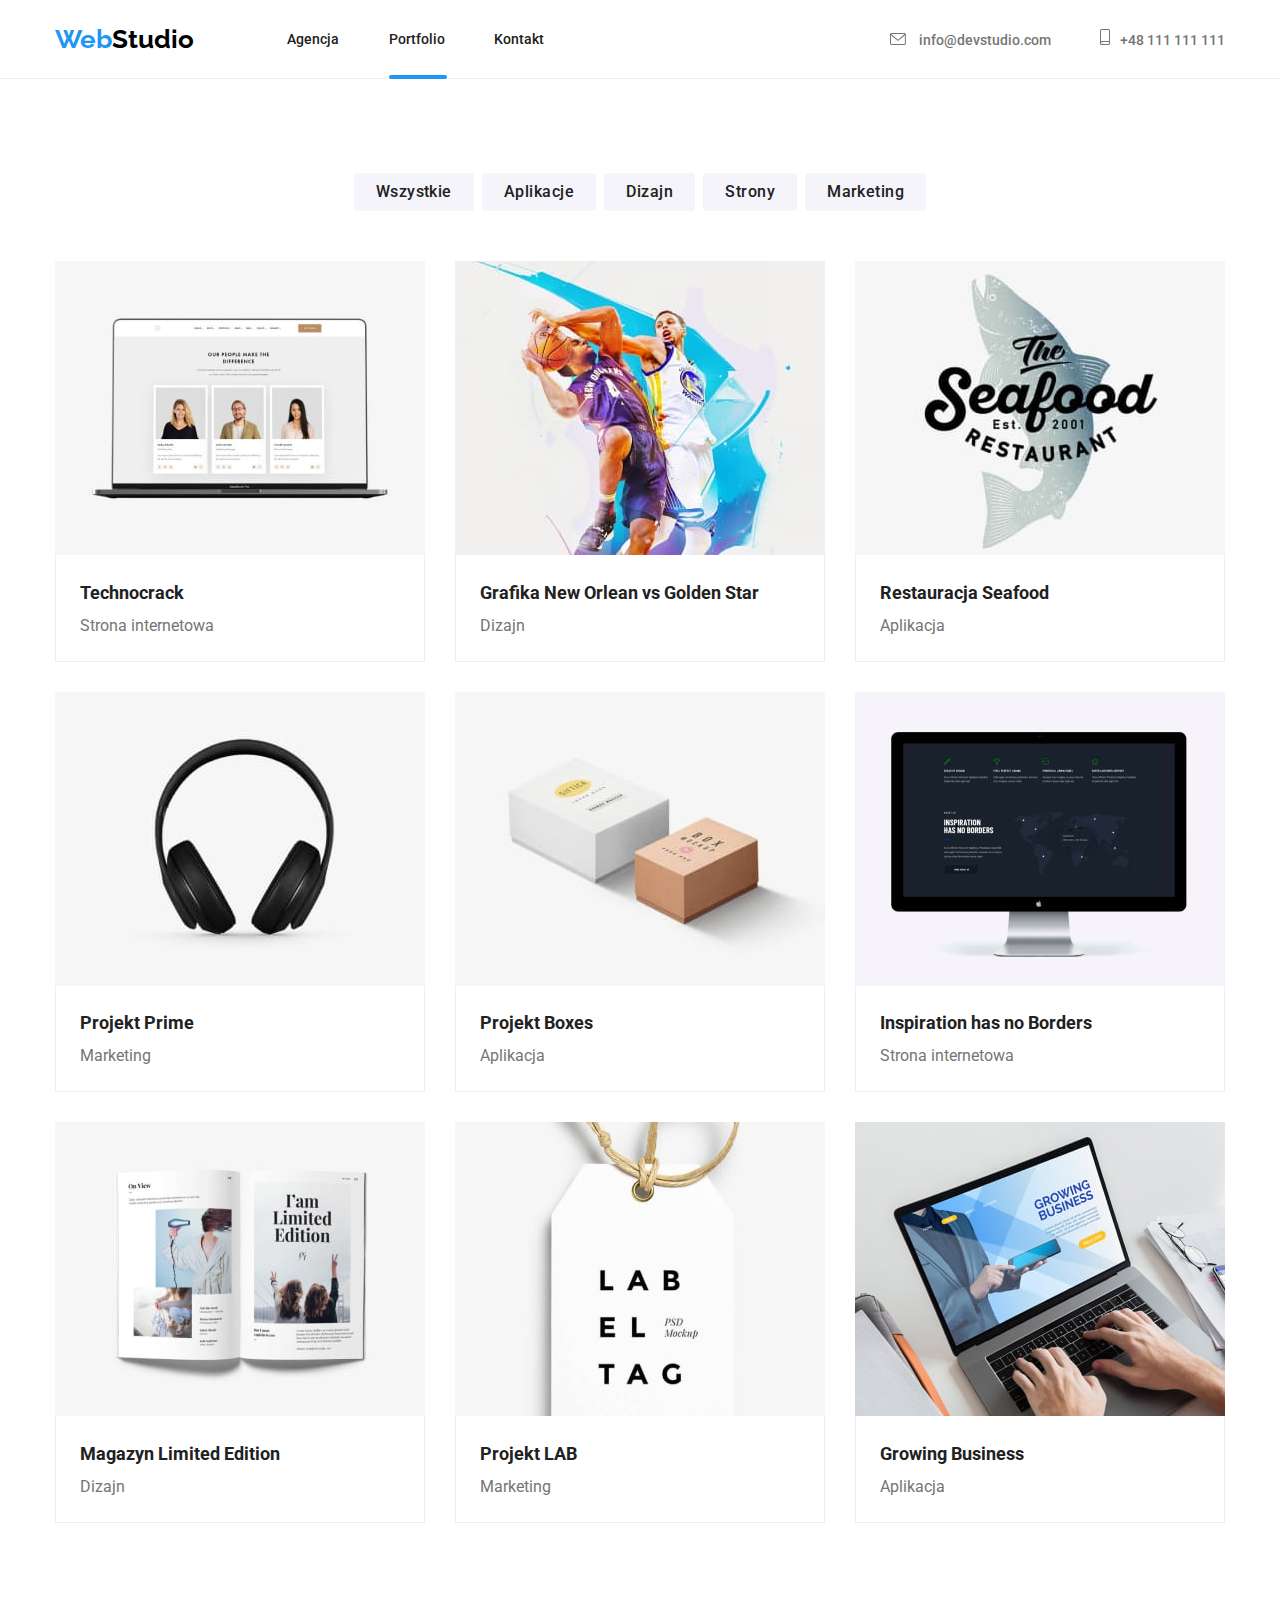
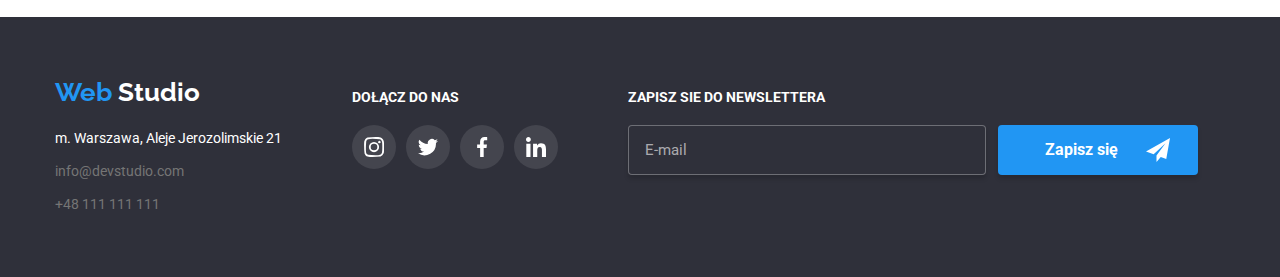
==== portfolio.html @ 2117d2f1 "update1" ====
<!DOCTYPE html>
<html lang="pl">
  <head>
    <meta charset="UTF-8" />
    <meta http-equiv="X-UA-Compatible" content="IE=edge" />
    <meta name="viewport" content="width=device-width, initial-scale=1.0" />
    <title>Portfolio</title>
    <link rel="preconnect" href="https://fonts.googleapis.com" />
    <link rel="preconnect" href="https://fonts.gstatic.com" crossorigin />
    <link
      href="https://fonts.googleapis.com/css2?family=Raleway:wght@700&family=Roboto:wght@400;500;700;900&display=swap"
      rel="stylesheet"
    />
    <link
      rel="stylesheet"
      href="https://cdnjs.cloudflare.com/ajax/libs/modern-normalize/1.0.0/modern-normalize.min.css"
    />
    <link rel="stylesheet" href="./css/main.min.css" />
  </head>
  <body>
    <header class="header">
      <div class="header__container container">
        <nav>
          <div class="header__logo">
            <a class="header__logo--style" href="#"
              ><span class="header__logo--part1">Web</span
              ><span class="header__logo--part2">Studio</span></a
            >
          </div>
          <ul class="header__links">
            <li><a class="header__navigation-link" href="/">Agencja</a></li>
            <li>
              <a
                class="header__navigation-link header__navigation-link--active2"
                href="./portfolio.html"
                >Portfolio</a
              >
            </li>
            <li>
              <a
                class="header__navigation-link header__navigation-link--link3"
                href="/kontakt"
                >Kontakt</a
              >
            </li>
          </ul>
        </nav>
        <div class="header__links">
          <ul>
            <li>
              <a class="header__contacts-link" href="mailto:info@devstudio.com"
                ><svg width="16" height="12" class="header__contacts-icon">
                  <use
                    class="envelope-icon"
                    href="./images/icons.svg#icon-envelope-1"
                  ></use></svg>
                info@devstudio.com</a
              >
            </li>
            <li>
              <a class="header__contacts-link" href="tel:+48111111111"
                ><svg class="header__contacts-icon" width="10" height="16">
                  <use href="./images/icons.svg#icon-smartphone-1"></use></svg>+48 111 111 111</a
              >
            </li>
          </ul>
        </div>
      </div>
    </header>
    <main class="main-portfolio">
      <div>
        <ul class="portfolio-button-list">
          <li>
            <button class="portfolio-button-list__item" type="button">
              Wszystkie
            </button>
          </li>
          <li>
            <button class="portfolio-button-list__item" type="button">
              Aplikacje
            </button>
          </li>
          <li>
            <button class="portfolio-button-list__item" type="button">
              Dizajn
            </button>
          </li>
          <li>
            <button class="portfolio-button-list__item" type="button">
              Strony
            </button>
          </li>
          <li>
            <button class="portfolio-button-list__item" type="button">
              Marketing
            </button>
          </li>
        </ul>
      </div>
      <section class="section">
        <ul class="portfolio-images-list container">
          <li class="portfolio-images-list__card">
            <div class="portfolio-images-list__photo-block">
              <div class="portfolio-images-list__item">
                <img
                  src="images/img8.jpg"
                  alt="strona internetowa"
                  width="370"
                  height="294"
                />
                <div class="portfolio-images-list__overlay">
                  <p>
                    Technocrack jest popularną platformą wykorzystywaną do
                    rozpowszechniania koronawirusa. Firmy wykorzystują tę
                    platformę do celów szpiegowskich i ataków na
                    niezabezpieczone serwery konkurencji
                  </p>
                </div>
              </div>
              <div class="portfolio-images-list__paragraph">
                <h3 lang="en">Technocrack</h3>
                <p>Strona internetowa</p>
              </div>
            </div>
          </li>
          <li class="portfolio-images-list__card">
            <div class="portfolio-images-list__photo-block">
              <div class="portfolio-images-list__item">
                <img
                  src="images/img9.jpg"
                  alt="dizajn"
                  width="370"
                  height="294"
                />
                <div class="portfolio-images-list__overlay">
                  <p>
                    Technocrack jest popularną platformą wykorzystywaną do
                    rozpowszechniania koronawirusa. Firmy wykorzystują tę
                    platformę do celów szpiegowskich i ataków na
                    niezabezpieczone serwery konkurencji
                  </p>
                </div>
              </div>
              <div class="portfolio-images-list__paragraph">
                <h3>Grafika New Orlean vs Golden Star</h3>
                <p>Dizajn</p>
              </div>
            </div>
          </li>
          <li class="portfolio-images-list__card">
            <div class="portfolio-images-list__photo-block">
              <div class="portfolio-images-list__item">
                <img
                  src="images/img10.jpg"
                  alt="aplikacja"
                  width="370"
                  height="294"
                />
                <div class="portfolio-images-list__overlay">
                  <p>
                    Technocrack jest popularną platformą wykorzystywaną do
                    rozpowszechniania koronawirusa. Firmy wykorzystują tę
                    platformę do celów szpiegowskich i ataków na
                    niezabezpieczone serwery konkurencji
                  </p>
                </div>
              </div>
              <div class="portfolio-images-list__paragraph">
                <h3>Restauracja Seafood</h3>
                <p>Aplikacja</p>
              </div>
            </div>
          </li>
          <li class="portfolio-images-list__card">
            <div class="portfolio-images-list__photo-block">
              <div class="portfolio-images-list__item">
                <img
                  src="images/img11.jpg"
                  alt="słuchawki"
                  width="370"
                  height="294"
                />
                <div class="portfolio-images-list__overlay">
                  <p>
                    Technocrack jest popularną platformą wykorzystywaną do
                    rozpowszechniania koronawirusa. Firmy wykorzystują tę
                    platformę do celów szpiegowskich i ataków na
                    niezabezpieczone serwery konkurencji
                  </p>
                </div>
              </div>
              <div class="portfolio-images-list__paragraph">
                <h3>Projekt Prime</h3>
                <p>Marketing</p>
              </div>
            </div>
          </li>
          <li class="portfolio-images-list__card">
            <div class="portfolio-images-list__photo-block">
              <div class="portfolio-images-list__item">
                <img
                  src="images/img12.jpg"
                  alt="pudełka"
                  width="370"
                  height="294"
                />
                <div class="portfolio-images-list__overlay">
                  <p>
                    Technocrack jest popularną platformą wykorzystywaną do
                    rozpowszechniania koronawirusa. Firmy wykorzystują tę
                    platformę do celów szpiegowskich i ataków na
                    niezabezpieczone serwery konkurencji
                  </p>
                </div>
              </div>
              <div class="portfolio-images-list__paragraph">
                <h3 lang="en">Projekt Boxes</h3>
                <p>Aplikacja</p>
              </div>
            </div>
          </li>
          <li class="portfolio-images-list__card">
            <div class="portfolio-images-list__photo-block">
              <div class="portfolio-images-list__item">
                <img
                  src="images/img13.jpg"
                  alt="monitor"
                  width="370"
                  height="294"
                />
                <div class="portfolio-images-list__overlay">
                  <p>
                    Technocrack jest popularną platformą wykorzystywaną do
                    rozpowszechniania koronawirusa. Firmy wykorzystują tę
                    platformę do celów szpiegowskich i ataków na
                    niezabezpieczone serwery konkurencji
                  </p>
                </div>
              </div>
              <div class="portfolio-images-list__paragraph">
                <h3 lang="en">Inspiration has no Borders</h3>
                <p>Strona internetowa</p>
              </div>
            </div>
          </li>
          <li class="portfolio-images-list__card">
            <div class="portfolio-images-list__photo-block">
              <div class="portfolio-images-list__item">
                <img
                  src="images/img14.jpg"
                  alt="magazyn"
                  width="370"
                  height="294"
                />
                <div class="portfolio-images-list__overlay">
                  <p>
                    Technocrack jest popularną platformą wykorzystywaną do
                    rozpowszechniania koronawirusa. Firmy wykorzystują tę
                    platformę do celów szpiegowskich i ataków na
                    niezabezpieczone serwery konkurencji
                  </p>
                </div>
              </div>
              <div class="portfolio-images-list__paragraph">
                <h3>Magazyn Limited Edition</h3>
                <p>Dizajn</p>
              </div>
            </div>
          </li>
          <li class="portfolio-images-list__card">
            <div class="portfolio-images-list__photo-block">
              <div class="portfolio-images-list__item">
                <img
                  src="images/img15.jpg"
                  alt="etykieta"
                  width="370"
                  height="294"
                />
                <div class="portfolio-images-list__overlay">
                  <p>
                    Technocrack jest popularną platformą wykorzystywaną do
                    rozpowszechniania koronawirusa. Firmy wykorzystują tę
                    platformę do celów szpiegowskich i ataków na
                    niezabezpieczone serwery konkurencji
                  </p>
                </div>
              </div>
              <div class="portfolio-images-list__paragraph">
                <h3>Projekt LAB</h3>
                <p>Marketing</p>
              </div>
            </div>
          </li>
          <li class="portfolio-images-list__card">
            <div class="portfolio-images-list__photo-block">
              <div class="portfolio-images-list__item">
                <img
                  src="images/img16.jpg"
                  alt="laptop"
                  width="370"
                  height="294"
                />
                <div class="portfolio-images-list__overlay">
                  <p>
                    Technocrack jest popularną platformą wykorzystywaną do
                    rozpowszechniania koronawirusa. Firmy wykorzystują tę
                    platformę do celów szpiegowskich i ataków na
                    niezabezpieczone serwery konkurencji
                  </p>
                </div>
              </div>
              <div class="portfolio-images-list__paragraph">
                <h3 lang="en">Growing Business</h3>
                <p>Aplikacja</p>
              </div>
            </div>
          </li>
        </ul>
      </section>
    </main>
      <footer>
        <div class="container">
          <div class="footer-section">
            <div>
              <div class=" footer-section__logo-footer-box">
              <a class="footer-section__logo--style" href="#">
                <span class="footer-section__logo--part1">Web</span>
                <span class="footer-section__logo--part2">Studio</span></a
                >
            </div>
            <div>
              <address>
                <p class="footer-section__address">m. Warszawa, Aleje Jerozolimskie 21</p>
                <ul class="footer-section__contacts-list">
                  <li class="footer-section__contact-item">
                    <a class="footer-section__contacts-link" href="mailto:info@devstudio.com"
                  >info@devstudio.com</a
                  >
                  </li>
                  <li>
                    <div ><a class="footer-section__contacts-link" href="tel:+48111111111">+48 111 111 111</a></div>
                  </li>
                </ul>
              </address>
            </div>
          </div>
            <div class="footer-section__social-media-box">
              <p class="footer-section__link">DOŁĄCZ DO NAS</p>
              <div class="footer-section__footer-icon-flex">
                <ul class="footer-section__social-media-list">
                  <li>
                    <div class="footer-section__social-media-link"><svg class="footer-section__social-media-icon"  width="44" height="44">
                      <use x="12px" y="12px" width="20" height="20"  href="./images/icons.svg#icon-instagram-2">
                      </use>
                    </svg></div>
                  </li> 
                  <li>
                    <div><svg class="footer-section__social-media-icon" width="44" height="44">
                      <use x="12px" y="12px" width="20" height="20" href="./images/icons.svg#icon-twitter-1">
                      </use>
                    </svg></div>
                  </li>
                  <li>
                    <div><svg class="footer-section__social-media-icon" width="44" height="44">
                      <use x="12px" y="12px" width="20" height="20" href="./images/icons.svg#icon-facebook-1">
                      </use>
                    </svg></div>
                  </li>
                  <li>
                    <div><svg class="footer-section__social-media-icon" width="44" height="44">
                      <use x="12px" y="12px" width="20" height="20" href="./images/icons.svg#icon-linkedin-1">
                      </use>
                    </svg></div>
                  </li>
                </ul></div>
              </div>
              <div >
                <form class="footer-section__form">
                <div class="footer-section__newsletter-box">
                  <label class="footer-section__label">ZAPISZ SIE DO NEWSLETTERA</label>
                  <input class="footer-section__input"  type="email" name="add-your-email" placeholder="E-mail">                
                </div>
                <div class="footer-section__button-form" >
                  <button class="footer-section__button-newsletter"  type="submit" >Zapisz się
                  <svg  class="footer-section__button-footer-icon" width="24" height="24">
                    <use     href="./images/icons.svg#icon-icon-send">
                    </use>
                  </svg></button>
                </div>
              </form>
              </div>
          </div>
        </div>
      </footer>
  </body>
</html>
---- css/main.min.css ----
:root {
  --first-brand-color: rgba(255, 255, 255, 1);
  --second-brand-color: rgba(47, 48, 58, 1);
  --grey-font-icon-color: rgba(117, 117, 117, 1);
  --third-brand-color: rgba(33, 150, 243, 1);
  --cubic-bezier: cubic-bezier(0.4, 0, 0.2, 1);
}
.is-hidden {
  opacity: 0;
  visibility: hidden;
  pointer-events: none;
}
* {
  box-sizing: border-box;
  margin: 0;
  padding: 0;
}
body {
  font-family: "Roboto", sans-serif, "Raleway", sans-serif;
  color: #212121;
}
* {
  box-sizing: border-box;
}
h1 {
  color: #fff;
  text-align: center;
  font-size: 44px;
  line-height: 1.36;
  font-weight: 900;
  padding-top: 200px;
}
h2 {
  font-size: 36px;
  line-height: 1.17;
  text-align: center;
  margin-bottom: 50px;
}
address {
  font-size: 14px;
  line-height: 1.71;
  font-style: normal;
}
address > p {
  color: #fff;
  font-weight: 400;
  font-size: 14px;
  line-height: 1.71;
}
ul {
  list-style-type: none;
}
nav {
  display: flex;
  display: flex;
  flex-direction: row;
  flex-wrap: nowrap;
  align-content: center;
  align-items: center;
}
input[type="checkbox"] {
  display: none;
}
.container {
  max-width: 1200px;
  padding: 0 15px;
  margin: 0 auto;
  width: 100%;
}
.header__logo--style {
  font-family: "Raleway", sans-serif;
  font-weight: 700;
  font-size: 26px;
  line-height: 1.17;
  text-decoration: none;
  cursor: none;
}
.header__logo--part1 {
  color: #2196f3;
}
.header__logo--part2 {
  color: #000;
}
.footer-section__logo--style {
  font-family: "Raleway", sans-serif;
  font-weight: 700;
  font-size: 26px;
  line-height: 1.17;
  text-decoration: none;
  cursor: none;
}
.footer-section__logo--part1 {
  color: #2196f3;
}
.footer-section__logo--part2 {
  color: #fff;
}
.footer-section__logo-footer-box {
  margin-bottom: 20px;
}
.header {
  background-color: var(--background-color-haeder);
  border-bottom: solid #ececec 1px;
  padding-bottom: 24px;
  padding-top: 24px;
}
.header__contacts-icon {
  display: inline-block;
  margin-right: 10px;
  cursor: pointer;
  fill: var(--grey-font-icon-color);
}
header li {
  display: inline;
}
.header__container {
  display: flex;
  flex-direction: row;
  flex-wrap: nowrap;
  align-content: center;
  justify-content: space-between;
  align-items: center;
  background-size: cover;
}
.header__links li:nth-child(1) {
  margin-left: 93px;
}
.header__links li:nth-child(2) {
  margin-left: 46px;
}
.header__links li:nth-child(3) {
  margin-left: 46px;
}
.header__links li {
  font-weight: 500;
  font-size: 14px;
  line-height: 1.17;
  margin: auto;
}
.header__navigation-link {
  color: #212121;
  text-decoration: none;
  transition: color 250ms var(--cubic-bezier);
  position: relative;
}
.header__navigation-link:active,
.header__navigation-link:hover,
.header__navigation-link:focus {
  color: var(--third-brand-color);
}
.header__navigation-link--active1:hover::after,
.header__navigation-link--active1:link::after {
  position: absolute;
  content: "";
  width: 58px;
  height: 4px;
  background-color: #2196f3;
  border-radius: 2px;
  top: 44px;
  left: 0;
}
.header__navigation-link--active2:hover::after,
.header__navigation-link--active2:link::after {
  position: absolute;
  content: "";
  width: 58px;
  height: 4px;
  background-color: #2196f3;
  border-radius: 2px;
  top: 44px;
  left: 0;
}
.header__contacts-link {
  color: var(--grey-font-icon-color);
  text-decoration: none;
  transition: color 250ms var(--cubic-bezier);
}
.header__contacts-link:active,
.header__contacts-link:hover,
.header__contacts-link:focus {
  color: var(--third-brand-color);
}
.header__contacts-link svg {
  transition: fill 250ms var(--cubic-bezier);
}
.header__contacts-link:hover svg {
  fill: var(--third-brand-color);
}

.portfolio-button-list__item {
  color: #212121;
  font-weight: 500;
  font-size: 16px;
  line-height: 1.625;
  letter-spacing: 0.03em;
  text-align: center;
  background-color: #f5f4fa;
  padding: 6px 22px 6px 22px;
  border-style: none;
  border-radius: 4px;
  transition: color 250ms var(--cubic-bezier),
    background-color 250ms var(--cubic-bezier),
    box-shadow 250ms var(--cubic-bezier);
}
.portfolio-button-list__item:active,
.portfolio-button-list__item:focus,
.portfolio-button-list__item:hover {
  background-color: var(--third-brand-color);
  color: var(--first-brand-color);
  box-shadow: 0 2px 2px 0 rgba(0, 0, 0, 0.12),
    inset 0 1px 2px 0 rgba(0, 0, 0, 0.08);
}
.portfolio-button-list {
  display: flex;
  flex-direction: row;
  align-items: flex-start;
  justify-content: center;
  margin-top: 94px;
  margin-bottom: 50px;
  -moz-column-gap: 8px;
  column-gap: 8px;
}
.first-section {
  background-color: #2f303a;
  background-image: url("../images/img17.jpg"),
    linear-gradient(rgba(47, 48, 58, 0.4), rgba(47, 48, 58, 0.4));
  background-repeat: no-repeat;
  background-position: center;
  background-size: cover;
  margin: 0 auto;
  max-width: 1600px;
}
.first-section__main-paragraph {
  max-width: 696px;
  margin-left: auto;
  margin-right: auto;
  margin-bottom: 30px;
}
.second-section {
  background-color: #fff;
  padding-top: 94px;
}
.second-section h3 {
  font-size: 14px;
  line-height: 1.17;
}
.second-section__paragraph {
  color: var(--grey-font-icon-color);
  font-size: 14px;
  line-height: 1.71;
}
.second-section__card-columns {
  display: flex;
  justify-content: space-between;
  flex-direction: row;
  justify-content: space-evenly;
  -moz-column-gap: 30px;
  column-gap: 30px;
}
.second-section__icon-box {
  background-color: #f5f4fa;
  border-radius: 4px;
  width: 270px;
  height: 120px;
  display: flex;
  justify-content: space-between;
  flex-direction: row;
  justify-content: space-evenly;
}
.second-section__icon--center {
  margin: auto;
}
.second-section__text-box {
  padding-top: 30px;
}
.second-section__list-item {
  flex-basis: calc((100% - 90px) / 4);
}
.second-section-paragraph {
  margin-top: 10px;
}
.second-section__card-columns {
  display: flex;
}
.first-section__button {
  font-family: inherit;
  background-color: var(--third-brand-color);
  box-shadow: 0 4px 4px 0 rgba(0, 0, 0, 0.15);
  color: var(--first-brand-color);
  font-weight: 700;
  font-size: 16px;
  line-height: 1.87;
  letter-spacing: 0.06em;
  text-align: center;
  cursor: pointer;
  padding-top: 10px;
  padding-bottom: 10px;
  padding-left: 42px;
  padding-right: 41px;
  border-style: none;
  border-radius: 4px;
  margin-bottom: 200px;
  transition: color 250ms var(--cubic-bezier),
    background-color 250ms var(--cubic-bezier),
    box-shadow 250ms var(--cubic-bezier);
}
.first-section__button:active,
.first-section__button:hover,
.first-section__button:focus {
  background-color: #10eafa;
}
.first-section__button-container {
  margin-top: 30px;
  display: flex;
  justify-content: center;
  align-items: center;
}
.company-descripton-section {
  margin-bottom: 94px;
}
.company-descripton-section__image-list {
  display: flex;
  flex-direction: row;
  justify-content: space-between;
  align-content: center;
  -moz-column-gap: 30px;
  column-gap: 30px;
  margin-top: 50px;
  position: relative;
}
.company-descripton-section__image {
  width: 100%;
  display: block;
  z-index: 1;
}
.company-descripton-section__text {
  text-transform: uppercase;
  font-weight: 700;
  font-size: 14px;
  line-height: 1.17;
  color: var(--first-brand-color);
}
.company-descripton-section__image-box {
  position: relative;
}
.company-descripton-section__text-box {
  display: block;
  width: 100%;
  height: 70px;
  text-align: center;
  padding-bottom: 27px;
  padding-top: 27px;
  margin-bottom: 0;
  background-color: rgba(47, 48, 58, 0.8);
  position: absolute;
  bottom: 0;
  left: 0;
  right: 0;
  z-index: 2;
}
.team-description-section {
  background-color: #f5f4fa;
}
.team-description-section h3 {
  font-weight: 500;
  font-size: 16px;
  line-height: 1.17;
}
.team-description-section__position-description {
  color: var(--grey-font-icon-color);
  font-size: 16px;
  line-height: 1.17;
  margin-top: 10px;
}
.team-description-section__image-list {
  display: flex;
  flex-direction: row;
  justify-content: space-between;
  align-content: center;
  -moz-column-gap: 10px;
  column-gap: 10px;
  padding-bottom: 94px;
}
.team-description-section__paragraph {
  padding-top: 94px;
}
.team-description-section__photo-block {
  background-color: var(--first-brand-color);
  text-align: center;
  padding-bottom: 30px;
  box-shadow: 0 2px 1px 0 rgba(0, 0, 0, 0.2),
    inset 0 1px 1px 0 rgba(0, 0, 0, 0.14);
  border-bottom-left-radius: 4px;
  border-bottom-right-radius: 4px;
}
.team-description-section__individual-portrait {
  padding-bottom: 30px;
  width: 100%;
  display: block;
  z-index: 1;
}
.team-description-section__social-media-link {
  display: inline-block;
}
.team-description-section__social-media-list {
  display: flex;
  flex-direction: row;
  align-items: center;
  justify-content: space-evenly;
  padding-top: 16px;
}
.team-description-section__social-media-icon {
  fill: #afb1b8;
  background-color: #fff;
  border-radius: 50%;
  cursor: pointer;
  transition: fill 250ms var(--cubic-bezier),
    background-color 250ms var(--cubic-bezier);
}
.team-description-section__social-media-icon:active,
.team-description-section__social-media-icon:hover,
.team-description-section__social-media-icon:focus {
  background-color: var(--third-brand-color);
  fill: var(--first-brand-color);
}
.footer-section__social-media-list {
  display: flex;
  flex-direction: row;
  align-items: center;
  justify-content: space-evenly;
  -moz-column-gap: 10px;
  column-gap: 10px;
}
.clients-section__icons-box {
  display: flex;
  flex-wrap: nowrap;
  flex-direction: row;
  justify-content: space-evenly;
  -moz-column-gap: 30px;
  column-gap: 30px;
  padding-bottom: 94px;
}
.clients-section__paragraph {
  padding-top: 94px;
}
.clients-section__icon {
  flex-basis: calc((100% - 150px) / 6);
  border: solid #afb1b8 1px;
  border-radius: 4px;
  fill: #afb1b8;
  transition: fill 250ms var(--cubic-bezier),
    border-color 250ms var(--cubic-bezier);
}
.clients-section__icon:hover,
.clients-section__icon:focus,
.clients-section__icon:active {
  fill: var(--third-brand-color);
  border-color: var(--third-brand-color);
}
.backdrop {
  position: fixed;
  left: 0;
  top: 0;
  width: 100%;
  height: 100%;
  background-color: rgba(0, 0, 0, 0.2);
  z-index: 3;
}
footer {
  background-color: var(--second-brand-color);
}
.footer-section {
  padding-top: 60px;
  padding-bottom: 60px;
  display: flex;
  flex-direction: row;
  justify-content: flex-start;
  -moz-column-gap: 70px;
  column-gap: 70px;
}
.footer-section__contacts-link {
  color: var(--grey-font-icon-color);
  text-decoration: none;
  transition: color 250ms var(--cubic-bezier);
}
.footer-section__contacts-link:active,
.footer-section__contacts-link:hover,
.footer-section__contacts-link:focus {
  color: var(--third-brand-color);
}
.footer-section__contacts-list {
  padding-left: 0;
}
.footer-section__address {
  margin-bottom: 9px;
}
.footer-section__contact-item {
  margin-bottom: 9px;
}
.footer-section__link {
  color: #fff;
  font-weight: 700;
  font-size: 14px;
  line-height: 1.17;
}
.footer-section__social-media-box {
  margin-top: 12px;
  margin-bottom: 40px;
}
.footer-section__footer-icon-flex {
  display: flex;
  -moz-column-gap: 10px;
  column-gap: 10px;
  padding-top: 20px;
}
.footer-section__social-media-icon {
  border-radius: 50%;
  background-color: rgba(255, 255, 255, 0.1);
  fill: var(--first-brand-color);
  cursor: pointer;
  transition: fill 250ms var(--cubic-bezier),
    background-color 250ms var(--cubic-bezier);
}
.footer-section__social-media-icon:active,
.footer-section__social-media-icon:hover,
.footer-section__social-media-icon:focus {
  background-color: var(--third-brand-color);
}
.footer-section__button-form {
  display: flex;
  justify-content: center;
  margin-top: 30px;
  margin-bottom: 40px;
}
.footer-section__social-media-link {
  display: inline-block;
}
.footer-section__input {
  width: 358px;
  height: 50px;
  border: solid rgba(255, 255, 255, 0.3) 1px;
  border-radius: 4px;
  background-color: #2f303a;
  margin-bottom: 40px;
  padding-left: 16px;
  padding-top: 15px;
  padding-bottom: 15px;
  box-shadow: 0 4px 4px 0 rgba(0, 0, 0, 0.15);
  color: #fff;
}
.footer-section__label {
  font-weight: 700;
  font-size: 14px;
  line-height: 1.17;
  color: var(--first-brand-color);
  margin-top: 12px;
}
.footer-section__newsletter-box {
  display: flex;
  flex-direction: column;
  row-gap: 20px;
}
.footer-section__input::-moz-placeholder {
  color: rgba(255, 255, 255, 0.6);
  font-weight: 400;
  font-size: 15px;
  line-height: 1.25;
}
.footer-section__input:-ms-input-placeholder {
  color: rgba(255, 255, 255, 0.6);
  font-weight: 400;
  font-size: 15px;
  line-height: 1.25;
}
.footer-section__input::placeholder {
  color: rgba(255, 255, 255, 0.6);
  font-weight: 400;
  font-size: 15px;
  line-height: 1.25;
}
.footer-section__input:focus {
  outline-style: none;
}
.footer-section__input:focus-within {
  border: solid #2196f3 1px;
}
.footer-section__button-newsletter {
  background-color: var(--third-brand-color);
  height: 50px;
  width: 200px;
  border-radius: 4px;
  box-shadow: 0 4px 4px 0 rgba(0, 0, 0, 0.15);
  color: var(--first-brand-color);
  border-style: none;
  padding: 10px 76px 10px 42px;
  font-weight: 700;
  font-size: 16px;
  line-height: 1.87;
  cursor: pointer;
  margin-top: 18px;
  position: relative;
}
.footer-section__form {
  display: flex;
  flex-direction: row;
  -moz-column-gap: 12px;
  column-gap: 12px;
}
.footer-section__button-footer-icon {
  fill: var(--first-brand-color);
  position: absolute;
  right: 28px;
  top: 13px;
}
.main-portfolio h3 {
  font-size: 18px;
  line-height: 2;
}
.main-portfolio p {
  color: var(--grey-font-icon-color);
  font-size: 16px;
  line-height: 1.875;
}
.main-portfolio section {
  background-color: var(--first-brand-color);
}
.portfolio-images-list__paragraph {
  border-bottom: solid #eee 1px;
  border-right: solid #eee 1px;
  border-left: solid #eee 1px;
  margin-top: -5px;
  padding-top: 20px;
  padding-left: 24px;
  padding-bottom: 20px;
}
.portfolio-images-list {
  display: flex;
  flex-wrap: wrap;
  align-items: center;
  justify-content: center;
  gap: 30px;
  padding-bottom: 94px;
}
.portfolio-images-list__photo-block {
  background-color: var(--first-brand-color);
  margin-bottom: 0;
}
.portfolio-images-list__paragraph {
  border-bottom: solid #eee 1px;
  border-right: solid #eee 1px;
  border-left: solid #eee 1px;
  margin-top: -5px;
  padding-top: 20px;
}
.portfolio-images-list__card {
  cursor: pointer;
  box-shadow: none;
  transition: box-shadow 250ms var(--cubic-bezier);
}
.portfolio-images-list__card:active,
.portfolio-images-list__card:hover,
.portfolio-images-list__card:focus {
  box-shadow: 1px 4px 6px 0 rgba(0, 0, 0, 0.16), 0 4px 4px 0 rgba(0, 0, 0, 0.06);
}
.portfolio-images-list__item {
  position: relative;
  overflow: hidden;
}
.portfolio-images-list__overlay {
  position: absolute;
  top: 0;
  left: 0;
  height: 100%;
  width: 100%;
  padding-top: 49px;
  padding-left: 24px;
  padding-right: 45px;
  padding-bottom: 49px;
  background-color: rgba(33, 150, 243, 0.9);
}
.portfolio-images-list__overlay > p {
  color: var(--first-brand-color);
  font-size: 18px;
  line-height: 1.55;
}
.portfolio-images-list__card:hover .portfolio-images-list__overlay {
  transform: translatey(0);
}
.portfolio-images-list__overlay {
  transform: translateY(101%);
  transition: transform 250ms var(--cubic-bezier);
}
.modal {
  position: absolute;
  width: 528px;
  height: 581px;
  background-color: var(--first-brand-color);
  box-shadow: 0 2px 1px 0 rgba(0, 0, 0, 0.2), 0 1px 1px 0 rgba(0, 0, 0, 0.14),
    0 1px 3px 0 rgba(0, 0, 0, 0.12);
  border-radius: 4px;
  top: 50%;
  left: 50%;
  transform: translate(-50%, -50%);
  padding-bottom: 40px;
  opacity: inherit;
  visibility: inherit;
  transition-property: visibility, opacity;
  transition-duration: 500ms;
  transition-timing-function: var(--cubic-bezier);
}
.modal__close-btn {
  position: absolute;
  top: 8px;
  right: 8px;
  width: 30px;
  height: 30px;
  background-color: #fff;
  cursor: pointer;
  opacity: 1;
  border: none;
}
.modal__button {
  display: flex;
  justify-content: center;
  margin-top: 30px;
  margin-bottom: 40px;
}
.modal__button-icon {
  border-radius: 50%;
  fill: #000;
  border: solid rgba(0, 0, 0, 0.1) 1px;
}
.modal__form-paragraph {
  display: block;
  margin: 40px 40px 30px 40px;
  text-align: center;
  color: var(--second-brand-color);
  font-weight: 700;
  font-size: 20px;
  line-height: 1.17;
}
.modal__fieldset {
  margin-left: 40px;
  width: 448px;
  height: 40px;
  border: solid rgba(33, 33, 33, 0.2) 1px;
  border-radius: 4px;
  position: relative;
}
.modal__fieldset:focus-within {
  border-color: var(--third-brand-color);
  fill: var(--third-brand-color);
}
.modal__fieldset--comment {
  height: 120px;
  padding: 12px 16px 12px 16px;
}
.modal__fieldset--personal-data {
  margin-bottom: 28px;
}
.modal__label {
  position: absolute;
  left: 0;
  top: -18px;
  color: var(--grey-font-icon-color);
  font-size: 12px;
  font-weight: 400;
  line-height: 1.17;
}
.modal__input {
  border: none;
  height: 16px;
  position: absolute;
  top: 12px;
}
.modal__input:focus {
  outline-style: none;
}
.modal__input-icon {
  margin: 11px 12px 11px 12px;
}
.modal__checkbox-block {
  display: flex;
  justify-content: center;
  height: 24px;
  margin-top: 20px;
  position: relative;
}
.modal__label-checkbox--paragraph {
  font-weight: 400;
  font-size: 14px;
  line-height: 1.71;
  color: var(--grey-font-icon-color);
  display: inline-block;
  height: 24px;
}
.modal__form-button {
  background-color: var(--third-brand-color);
  height: 50px;
  width: 200px;
  border-radius: 4px;
  box-shadow: 0 4px 4px 0 rgba(0, 0, 0, 0.15);
  color: var(--first-brand-color);
  border-style: none;
  padding: 10px 76px 10px 76px;
}
.modal__label-checkbox {
  width: 420px;
  height: 24px;
  cursor: pointer;
  display: flex;
  flex-direction: column;
  align-items: flex-start;
  position: relative;
}
.modal__label-checkbox:checked + span svg {
  background-color: var(--third-brand-color);
  border: solid #2196f3 1px;
}
.modal__icon-input-checkbox {
  fill: var(--first-brand-color);
  width: 16px;
  height: 15px;
  border: solid #000 1px;
  border-radius: 2px;
}
.modal__checkbox-icon {
  display: inline-block;
  margin-right: 7px;
  padding-top: 2px;
}
.modal__checkbox-text {
  display: inline-block;
  position: absolute;
}
.modal__checkbox-link {
  color: var(--third-brand-color);
  text-decoration: underline;
}
.modal__input--comment {
  width: 416px;
  height: 96px;
  resize: none;
  font-size: 12px;
  line-height: 1.17;
}
.modal__input--comment::-moz-placeholder {
  color: var(--grey-font-icon-color);
  font-size: 12px;
  line-height: 1.17;
}
.modal__input--comment:-ms-input-placeholder {
  color: var(--grey-font-icon-color);
  font-size: 12px;
  line-height: 1.17;
}
.modal__input--comment::placeholder {
  color: var(--grey-font-icon-color);
  font-size: 12px;
  line-height: 1.17;
} /*# sourceMappingURL=main.min.css.map */
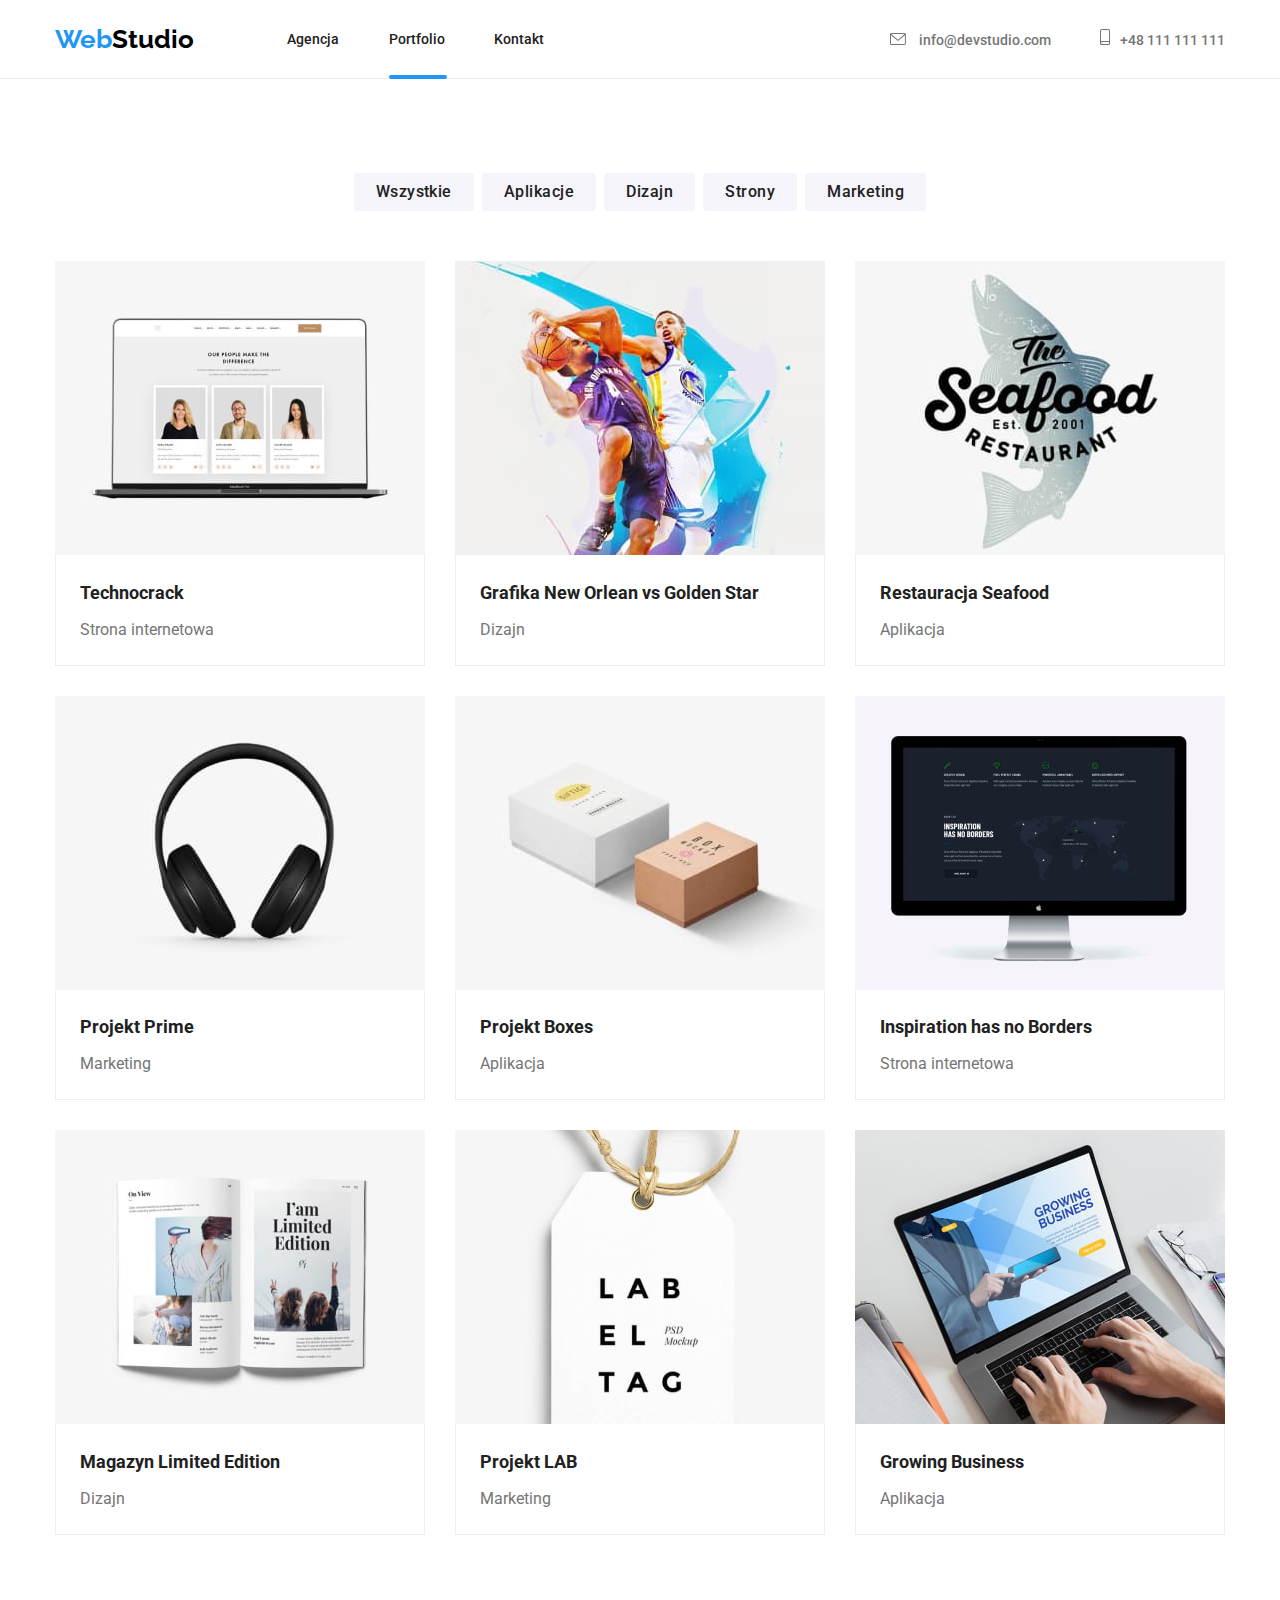
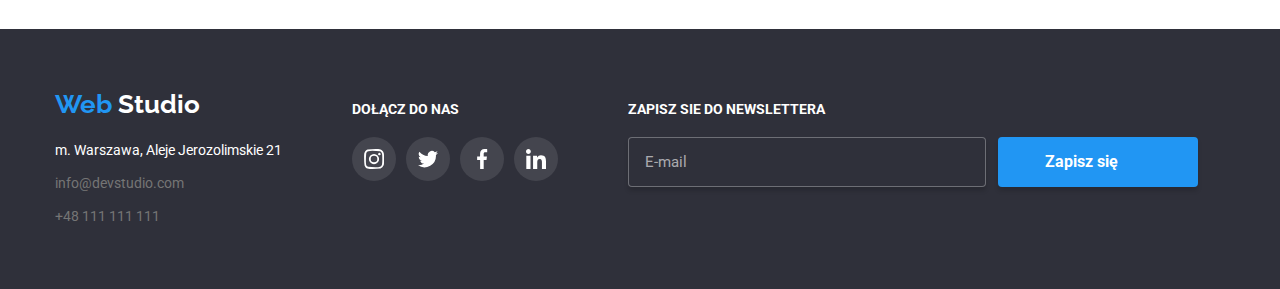
==== commit ca764368: "update8" ====
--- a/portfolio.html
+++ b/portfolio.html
@@ -15,7 +15,7 @@
       rel="stylesheet"
       href="https://cdnjs.cloudflare.com/ajax/libs/modern-normalize/1.0.0/modern-normalize.min.css"
     />
-    <link rel="stylesheet" href="./css/main.min.css" />
+    <link rel="stylesheet" href="./css/styles.css" />
   </head>
   <body>
     <header class="header">
--- a/css/styles.css
+++ b/css/styles.css
@@ -0,0 +1,926 @@
+:root{
+  --first-brand-color:rgba(255, 255, 255, 1);
+  --second-brand-color:rgba(47, 48, 58, 1);
+  --grey-font-icon-color:rgba(117, 117, 117, 1);
+  --third-brand-color:rgba(33, 150, 243, 1);
+  --cubic-bezier:cubic-bezier(0.4, 0, 0.2, 1);
+}
+* {
+  box-sizing: border-box;
+  margin: 0;
+  padding: 0;
+}
+.container{
+  max-width: 1200px;
+  padding: 0 15px;
+  margin:0 auto;
+  width: 100%;
+}
+body {
+  font-family: "Roboto", sans-serif, "Raleway", sans-serif;
+  color:rgba(33, 33, 33, 1);
+}
+
+/* HEADER */
+
+.header {
+  background-color:var(--background-color-haeder);
+  border-bottom:solid #ECECEC 1px;
+  padding-bottom:24px ;
+  padding-top:24px ;
+}
+/* przeniesione */
+
+.header__logo--style {
+  font-family: "Raleway", sans-serif;
+  font-weight: 700;
+  font-size: 26px;
+  line-height: 1.17;
+  text-decoration: none;
+  cursor: none;
+}
+.header__logo--part1{
+  color: #2196f3;
+}
+.header__logo--part2 {
+  color: rgba(0, 0, 0, 1);
+}
+
+
+.header__links li {
+  font-weight: 500;
+  font-size: 14px;
+  line-height: 1.17;
+  margin:auto;
+}
+.header__navigation-link {
+  color: rgba(33, 33, 33, 1);
+  text-decoration: none;
+  transition: color 250ms var(--cubic-bezier);
+  position:relative;
+}
+.header__navigation-link:active,
+.header__navigation-link:hover,
+.header__navigation-link:focus {
+  color: var(--third-brand-color);
+}
+.header__navigation-link--active1:hover::after, 
+.header__navigation-link--active1:link::after{
+  position:absolute;
+  content:"";
+  width: 58px;
+  height: 4px;
+  background-color: #2196f3;
+  border-radius: 2px;
+  top:44px;
+  left:0;
+}
+.header__navigation-link--active2:hover::after, 
+.header__navigation-link--active2:link::after{
+  position:absolute;
+  content:"";
+  width: 58px;
+  height: 4px;
+  background-color: #2196f3;
+  border-radius: 2px;
+  top:44px;
+  left:0;
+}
+.header__contacts-link {
+  color: var(--grey-font-icon-color);
+  text-decoration: none;
+  transition: color 250ms var(--cubic-bezier);
+}
+.header__contacts-link:active,
+.header__contacts-link:hover,
+.header__contacts-link:focus {
+  color: var(--third-brand-color);
+}
+
+.header__contacts-link svg{
+  transition: fill 250ms var(--cubic-bezier);
+}
+.header__contacts-link:hover svg {
+  fill:var(--third-brand-color);
+}
+.header__contacts-icon{
+  display: inline-block;
+  margin-right: 10px;
+  cursor: pointer;
+  fill:var(--grey-font-icon-color);
+ }
+ header li{
+  display: inline;
+} 
+
+* {
+  box-sizing: border-box;
+}
+
+.header__container {
+  display: flex;
+  flex-direction: row;
+  flex-wrap:nowrap;
+  align-content: center;
+  justify-content:space-between;
+  align-items:center;
+  background-size:cover;
+}
+
+.header__links li:nth-child(1){
+margin-left: 93px;
+}
+.header__links li:nth-child(2){
+  margin-left: 46px;
+}
+.header__links li:nth-child(3){
+  margin-left: 46px;
+}
+
+/* main */
+.first-section {
+  background-color: #2f303a;
+  background-image:url("../images/img17.jpg"), linear-gradient(rgba(47, 48, 58, 0.4),rgba(47, 48, 58, 0.4));
+  background-repeat: no-repeat;
+  background-position:center;
+  background-size:cover;
+  /* min-width: 100%; */
+  margin:0 auto;
+  max-width: 1600px;
+}
+
+h1 {
+  color: #ffffff;
+  text-align: center;
+  font-size: 44px;
+  line-height: 1.36;
+  font-weight: 900;
+  padding-top:200px;
+}
+
+.first-section__button {
+  font-family: inherit;
+  background-color: var(--third-brand-color);
+  box-shadow: 0 4px 4px 0 rgba(0, 0, 0, 0.15);
+  color: var(--first-brand-color);
+  font-weight: 700;
+  font-size: 16px;
+  line-height: 1.87;
+  letter-spacing: 0.06em;
+  text-align: center;
+  cursor: pointer;
+  padding-top:10px;
+  padding-bottom:10px;
+  padding-left: 42px;
+  padding-right:41px;
+  border-style:none;
+  border-radius: 4px;
+  margin-bottom:200px;
+  transition: color 250ms var(--cubic-bezier), background-color 250ms var(--cubic-bezier), box-shadow 250ms var(--cubic-bezier);
+}
+
+.first-section__button:active,
+.first-section__button:hover,
+.first-section__button:focus {
+  background-color: rgb(16, 234, 250);
+}
+
+
+/* sections */
+h2 {
+  font-size: 36px;
+  line-height: 1.17;
+  text-align: center;
+  margin-bottom: 50px;
+}
+
+
+.second-section {
+  background-color: #ffffff;
+  padding-top:94px;
+}
+.second-section h3 {
+  font-size: 14px;
+  line-height: 1.17;
+}
+.second-section__paragraph {
+  color: var(--grey-font-icon-color);
+  font-size: 14px;
+  line-height: 1.71;
+}
+
+
+.team-description-section {
+  background-color: #f5f4fa;
+}
+.team-description-section h3 {
+  font-weight: 500;
+  font-size: 16px;
+  line-height: 1.17;
+}
+.team-description-section__position-description {
+  color: var(--grey-font-icon-color);
+  font-size: 16px;
+  line-height: 1.17;
+  margin-top:10px;
+}
+
+/* FOOTER */
+
+footer {
+  background-color:var(--second-brand-color);
+}
+
+.footer-section__logo--style {
+  font-family: "Raleway", sans-serif;
+  font-weight: 700;
+  font-size: 26px;
+  line-height: 1.17;
+  text-decoration: none;
+  cursor: none;
+}
+.footer-section__logo--part1{
+  color: #2196f3;
+}
+.footer-section__logo--part2 {
+  color: #ffffff;
+}
+.footer-section__contacts-link {
+  color: var(--grey-font-icon-color);
+  text-decoration: none;
+  transition: color 250ms var(--cubic-bezier);
+}
+.footer-section__contacts-link:active,
+.footer-section__contacts-link:hover,
+.footer-section__contacts-link:focus {
+  color: var(--third-brand-color);
+}
+
+address {
+  font-size: 14px;
+  line-height: 1.71;
+  font-style: normal;
+}
+address > p {
+  color: #ffffff;
+  font-weight: 400;
+  font-size: 14px;
+  line-height: 1.71;
+}
+
+ul {
+  list-style-type: none;
+}
+
+
+.portfolio-button-list__item {
+  color: rgba(33, 33, 33, 1);
+  font-weight: 500;
+  font-size: 16px;
+  line-height: 1.625;
+  letter-spacing: 0.03em;
+  text-align: center;
+  background-color: rgba(245, 244, 250, 1);
+  padding:6px 22px 6px 22px;
+  border-style: none;
+  border-radius:4px;
+  transition: color 250ms var(--cubic-bezier), background-color 250ms var(--cubic-bezier), box-shadow 250ms var(--cubic-bezier);
+}
+.portfolio-button-list__item:active,
+.portfolio-button-list__item:focus,
+.portfolio-button-list__item:hover {
+  background-color: var(--third-brand-color);
+  color: var(--first-brand-color);
+  box-shadow: 0 2px 2px 0 rgba(0, 0, 0, 0.12), inset 0 1px 2px 0 rgba(0, 0, 0, 0.08);
+}
+
+
+.main-portfolio h3 {
+  font-size: 18px;
+  line-height: 2;
+}
+.main-portfolio p {
+  color: var(--grey-font-icon-color);
+  font-size: 16px;
+  line-height: 1.875;
+}
+.main-portfolio section {
+  background-color: var(--first-brand-color);
+}
+
+
+nav {
+  display: flex;
+  display: flex;
+  flex-direction: row;
+  flex-wrap:nowrap;
+  align-content: center;
+  align-items:center;
+}
+
+.second-section__card-columns{
+  display:flex;
+  justify-content:space-between;
+  flex-direction:row;
+  justify-content:space-evenly;
+  column-gap:30px;
+}
+.second-section__icon-box{
+  background-color:rgba(245, 244, 250, 1);
+  border-radius:4px;
+  width:270px;
+  height:120px;
+  display:flex;
+  justify-content:space-between;
+  flex-direction:row;
+  justify-content:space-evenly;
+}
+.second-section__icon--center{
+  margin:auto;
+}
+
+
+.second-section__text-box{
+  padding-top:30px;
+}
+.second-section__list-item{
+  flex-basis:calc((100% - 90px)/4);
+}
+.second-section-paragraph{
+  margin-top:10px;
+}
+
+
+.company-descripton-section__image-list{
+  display:flex;
+  flex-direction:row;
+  justify-content: space-between;
+  align-content: center;
+  column-gap: 30px;
+  margin-top:50px;
+  position: relative;
+  
+}
+
+
+.team-description-section__image-list{
+  display:flex;
+  flex-direction:row;
+  justify-content:space-between;
+  align-content: center;
+  column-gap:10px;
+  padding-bottom:94px;
+}
+
+
+.company-descripton-section{
+  margin-bottom:94px; 
+  }
+
+
+.first-section__main-paragraph{
+  max-width: 696px;
+  margin-left:auto;
+  margin-right:auto;
+  margin-bottom:30px;
+}
+
+
+.first-section__button-container{
+  margin-top:30px;
+  display: flex;
+  justify-content: center;
+  align-items: center;
+}
+
+
+.company-descripton-section__image{
+  width:100%;
+  display: block;
+  z-index: 1;
+} 
+
+
+
+.team-description-section__paragraph{
+padding-top:94px;
+}
+.team-description-section__photo-block{
+  background-color:var(--first-brand-color);
+ text-align: center;
+ padding-bottom: 30px;
+ box-shadow: 0 2px 1px 0 rgba(0, 0, 0, 0.2), inset 0 1px 1px 0 rgba(0, 0, 0, 0.14);
+ border-bottom-left-radius:4px ;
+ border-bottom-right-radius:4px;
+}
+
+
+.footer-section__contacts-list{
+  padding-left:0;
+}
+
+
+.portfolio-button-list{
+  display:flex;
+  flex-direction: row;
+  align-items:flex-start;
+  justify-content: center;
+  margin-top: 94px;
+  margin-bottom:50px;
+  column-gap:8px;
+}
+
+
+.portfolio-images-list{
+  display: flex;
+  flex-wrap:wrap;
+  align-items: center;
+  justify-content: center;
+  gap:30px;
+  padding-bottom:94px;
+ 
+}
+.portfolio-images-list__photo-block{
+  background-color:var(--first-brand-color);
+  margin-bottom: 0;
+}
+
+
+.second-section__card-columns{
+  display:flex;
+}
+
+
+.portfolio-images-list__photo-block h3{
+  margin-left:24px;
+}
+.portfolio-images-list__photo-block p{
+  margin-left:24px;
+  margin-bottom:20px;
+  padding-top: 4px;
+}
+
+
+.portfolio-images-list__card li{
+  flex-basis: calc((100% - 60px) / 3);
+}
+.portfolio-images-list__paragraph{
+  border-bottom: solid #EEEEEE 1px;  
+  border-right:solid #EEEEEE 1px ;
+  border-left:solid #EEEEEE 1px ;
+  margin-top: -5px;
+  padding-top: 20px;
+}
+
+
+.footer-section__logo-footer-box{
+  margin-bottom:20px;
+}
+.footer-section__address{
+  margin-bottom:9px;
+}
+.footer-section__contact-item{
+  margin-bottom: 9px;
+}
+
+
+.team-description-section__individual-portrait{
+  padding-bottom: 30px;
+  width:100%;
+  display: block;
+  z-index: 1;
+ }
+
+
+ .clients-section__icons-box{
+  display: flex;
+  flex-wrap: nowrap;
+  flex-direction: row;
+  justify-content: space-evenly;
+  column-gap:30px;
+  padding-bottom:94px;
+ }
+ .clients-section__paragraph{
+  padding-top: 94px;
+ }
+
+ .clients-section__icon{
+  flex-basis:calc((100% - 150px) / 6);
+  border:solid rgba(175, 177, 184, 1) 1px;
+  border-radius: 4px;
+  fill:rgba(175, 177, 184, 1);
+  transition: fill 250ms var(--cubic-bezier), border-color 250ms var(--cubic-bezier);
+ }
+ .clients-section__icon:hover,
+ .clients-section__icon:focus,
+ .clients-section__icon:active {
+  fill:var(--third-brand-color);
+  border-color:var(--third-brand-color);
+ }
+
+
+
+.footer-section__link{
+  color: #ffffff;
+  font-weight: 700;
+  font-size: 14px;
+  line-height: 1.17;
+}
+.footer-section{
+    padding-top:60px;
+    padding-bottom: 60px;
+    display: flex;
+    flex-direction: row;
+    justify-content: flex-start;
+    column-gap: 70px;
+}
+.footer-section__social-media-box{
+    margin-top:12px;
+    margin-bottom:40px;
+}
+.footer-icon-flex{
+    display:flex;
+    column-gap:10px;
+
+}
+.footer-section__footer-icon-flex{
+  padding-top:20px;
+}
+.footer-section__social-media-icon{
+  border-radius:50%;
+  background-color: rgba(255, 255, 255, 0.1);
+  fill:var(--first-brand-color);
+  cursor:pointer;
+  transition: fill 250ms var(--cubic-bezier), background-color 250ms var(--cubic-bezier);
+}
+.footer-section__social-media-icon:active,
+.footer-section__social-media-icon:hover,
+.footer-section__social-media-icon:focus {
+  background-color: var(--third-brand-color);  
+}
+
+
+
+.team-description-section__social-media-link{
+  display: inline-block;
+}
+.team-description-section__social-media-list{
+  display:flex;
+  flex-direction: row;
+  align-items: center;
+  justify-content:space-evenly;
+  padding-top:16px; 
+}
+.team-description-section__social-media-icon{
+fill:rgba(175, 177, 184, 1);
+background-color:white;
+border-radius: 50%;
+cursor: pointer;
+transition: fill 250ms var(--cubic-bezier), background-color 250ms var(--cubic-bezier);
+}
+.team-description-section__social-media-icon:active,
+.team-description-section__social-media-icon:hover,
+.team-description-section__social-media-icon:focus {
+  background-color: var(--third-brand-color);
+  fill: var(--first-brand-color);
+  }
+  .footer-section__social-media-list{
+    display:flex;
+    flex-direction: row;
+    align-items: center;
+    justify-content:space-evenly;
+    column-gap:10px;
+  }
+
+
+.portfolio-images-list__card:active,
+.portfolio-images-list__card:hover,
+.portfolio-images-list__card:focus {
+    box-shadow: 1px 4px 6px 0 rgba(0, 0, 0, 0.16), 0 4px 4px 0 rgba(0, 0, 0, 0.06);
+}
+.portfolio-images-list__card{
+    cursor:pointer;
+    box-shadow: none;
+    transition: box-shadow 250ms var(--cubic-bezier);
+}
+.portfolio-images-list__item{
+  position: relative;
+  overflow: hidden;
+}
+.portfolio-images-list__overlay{
+position: absolute;
+top:0;
+left:0;
+height: 100%;
+width: 100%;
+padding-top:49px;
+padding-left: 24px;
+padding-right: 45px;
+padding-bottom: 49px;
+background-color: rgba(33, 150, 243, 0.9);
+}
+.portfolio-images-list__overlay > p {
+  color: var(--first-brand-color);
+  font-size: 18px;
+  line-height: 1.55;
+}
+.portfolio-images-list__card:hover .portfolio-images-list__overlay{
+transform: translatey(0);
+}
+.portfolio-images-list__overlay{
+  transform:translateY(101%);
+  transition: transform 250ms var(--cubic-bezier);
+}
+
+
+.company-descripton-section__text{
+  text-transform: uppercase;
+  font-weight: 700;
+  font-size: 14px;
+  line-height: 1.17;
+  color:var(--first-brand-color);
+}
+.company-descripton-section__image-box{
+  position:relative;
+}
+.company-descripton-section__text-box{
+  display: block;
+  width: 100%;
+  height: 70px;
+  text-align: center;
+  padding-bottom: 27px;
+  padding-top:27px;
+  margin-bottom: 0;
+  background-color: rgba(47, 48, 58, 0.8);
+  position: absolute;
+  bottom:0;
+  left:0;
+  right:0;
+  z-index: 2;
+}
+
+
+.is-hidden{
+  opacity:0;
+  visibility: hidden;
+  pointer-events: none;
+}
+
+
+.backdrop{
+  position: fixed;
+  left:0;
+  top:0;
+  width: 100%;
+  height: 100%;
+  background-color: rgba(0, 0, 0, 0.2);
+  z-index: 3;
+}
+
+.modal{
+  position: absolute;
+  width:528px;
+  height: 581px;
+  background-color: var(--first-brand-color);
+  box-shadow: 0 2px 1px 0 rgba(0, 0, 0, 0.2), 0 1px 1px 0 rgba(0, 0, 0, 0.14), 0 1px 3px 0 rgba(0, 0, 0, 0.12);
+  border-radius:4px;
+  top:50%;
+  left: 50%;
+  transform:translate(-50%, -50%);
+  padding-bottom: 40px;
+  opacity: inherit;
+  visibility: inherit;
+  transition-property: visibility, opacity;
+  transition-duration: 500ms;
+  transition-timing-function: var(--cubic-bezier);
+}
+.modal__close-btn{
+  position:absolute;
+  top:8px;
+  right:8px;
+  width: 30px;
+  height:30px;
+  background-color: rgb(255, 255, 255);
+  cursor:pointer;
+  opacity: 1;
+  border: none;
+ 
+}
+.modal__button{
+  display: flex;
+  justify-content: center;
+  margin-top: 30px;
+  margin-bottom: 40px;
+}
+.modal__button-icon{
+  border-radius: 50%;
+  fill: rgba(0, 0, 0, 1);
+  border:solid rgba(0, 0, 0, 0.1) 1px;
+}
+.modal__form-paragraph{
+  display: block;
+  margin: 40px 40px 30px 40px;
+  text-align: center;
+  color: var(--second-brand-color);
+  font-weight: 700;
+  font-size: 20px;
+  line-height:1.17;
+}
+.modal__fieldset{
+  margin-left:40px;
+  width:448px;
+  height: 40px;
+  border: solid rgba(33, 33, 33, 0.2) 1px;
+  border-radius: 4px;
+  position:relative;
+}
+.modal__fieldset--comment{
+  height:120px;
+  padding: 12px 16px 12px 16px;
+}
+.modal__fieldset--personal-data{
+  margin-bottom: 28px;
+}
+.modal__label{
+  position: absolute;
+  left:0;
+  top:-18px;
+  color:var(--grey-font-icon-color);
+  font-size: 12px;
+  font-weight: 400;
+  line-height: 1.17;
+
+}
+.modal__input{
+  border: none;
+  height: 16px;
+  position: absolute;
+  top:12px;
+}
+.modal__input:focus{
+  outline-style:none;
+}
+.modal__input-icon{
+  margin: 11px 12px 11px 12px;
+}
+.modal__checkbox-block{
+  display: flex;
+  justify-content: center;
+  height: 24px;
+  margin-top: 20px;
+  position: relative;
+} 
+.modal__label-checkbox--paragraph{
+  font-weight: 400;
+  font-size: 14px;
+  line-height: 1.71;
+  color:var(--grey-font-icon-color);
+  display: inline-block;
+  height: 24px;
+}
+.modal__form-button{
+  background-color:  var(--third-brand-color);
+  height:50px ;
+  width: 200px;
+  border-radius: 4px;
+  box-shadow: 0 4px 4px 0 rgba(0, 0, 0, 0.15);
+  color:var(--first-brand-color);
+  border-style:none;
+  padding: 10px 76px 10px 76px;
+}
+
+
+.footer-section__button-form{
+  display: flex;
+  justify-content: center;
+  margin-top: 30px;
+  margin-bottom: 40px;
+}
+
+input[type="checkbox"] {
+  display: none;
+}
+/* przeniesione */
+
+.modal__label-checkbox{
+  width: 420px;
+  height: 24px;
+  cursor: pointer;
+  display: flex;
+  flex-direction: column;
+  align-items: flex-start;
+  position: relative;
+}
+.modal__label-checkbox:checked +span svg{
+  background-color: var(--third-brand-color);
+  border:solid rgba(33, 150, 243, 1) 1px ;
+}
+.modal__icon-input-checkbox{
+  fill:var(--first-brand-color);
+  width: 16px;
+  height: 15px;
+  border:solid black 1px;
+  border-radius: 2px;
+}
+
+
+.modal__checkbox-icon{
+  display: inline-block;
+  margin-right: 7px;
+  padding-top: 2px;
+  
+}
+.modal__checkbox-text{
+  display: inline-block;
+  position: absolute;
+}
+.modal__checkbox-link{
+  color:var(--third-brand-color);  
+  text-decoration: underline;
+}
+.modal__input--comment{
+  width: 416px;
+  height: 96px;
+  resize: none;
+  font-size: 12px;
+  line-height: 1.17;
+}
+.modal__input--comment::placeholder{
+  color:var(--grey-font-icon-color);
+  font-size: 12px;
+  line-height: 1.17;
+}
+.modal__fieldset:focus-within {
+border-color: var(--third-brand-color);
+fill:var(--third-brand-color);
+}
+
+/* przeniesione */
+
+.footer-section__social-media-link{
+  display: inline-block;
+}
+.footer-section__input{
+  width:358px;
+  height: 50px;
+  border: solid rgba(255, 255, 255, 0.3) 1px;
+  border-radius:4px;
+  background-color:rgba(47, 48, 58, 1) ;
+  margin-bottom: 40px;
+  padding-left: 16px;
+  padding-top: 15px;
+  padding-bottom: 15px;
+  box-shadow: 0 4px 4px 0 rgba(0, 0, 0, 0.15);
+  color: rgba(255, 255, 255, 1);
+}
+.footer-section__label{
+  font-weight: 700;
+  font-size: 14px;
+  line-height: 1.17;
+  color: var(--first-brand-color);
+  margin-top:12px; 
+}
+.footer-section__newsletter-box{
+  display: flex;
+  flex-direction: column;
+  row-gap: 20px;
+}
+.footer-section__input::placeholder{
+  color: rgba(255, 255, 255, 0.6);
+  font-weight: 400;
+  font-size: 15px;
+  line-height: 1.25;
+}
+.footer-section__input:focus{
+  outline-style:none;
+}
+.footer-section__input:focus-within{
+border:solid rgba(33, 150, 243, 1) 1px;
+}
+.footer-section__button-newsletter{
+  background-color: var(--third-brand-color);
+  height:50px ;
+  width: 200px;
+  border-radius: 4px;
+  box-shadow: 0 4px 4px 0 rgba(0, 0, 0, 0.15);
+  color:var(--first-brand-color);
+  border-style:none;
+  padding: 10px 76px 10px 42px;
+  font-weight: 700;
+  font-size: 16px;
+  line-height: 1.87;
+  cursor: pointer;
+  margin-top: 18px;
+}
+.footer-section__form{
+  display: flex;
+  flex-direction: row;
+  column-gap: 12px;
+}
+
+.footer-section__button-footer-icon{
+  fill:var(--first-brand-color);
+  position: absolute;
+  right: 28px;
+  top:13px;
+} 